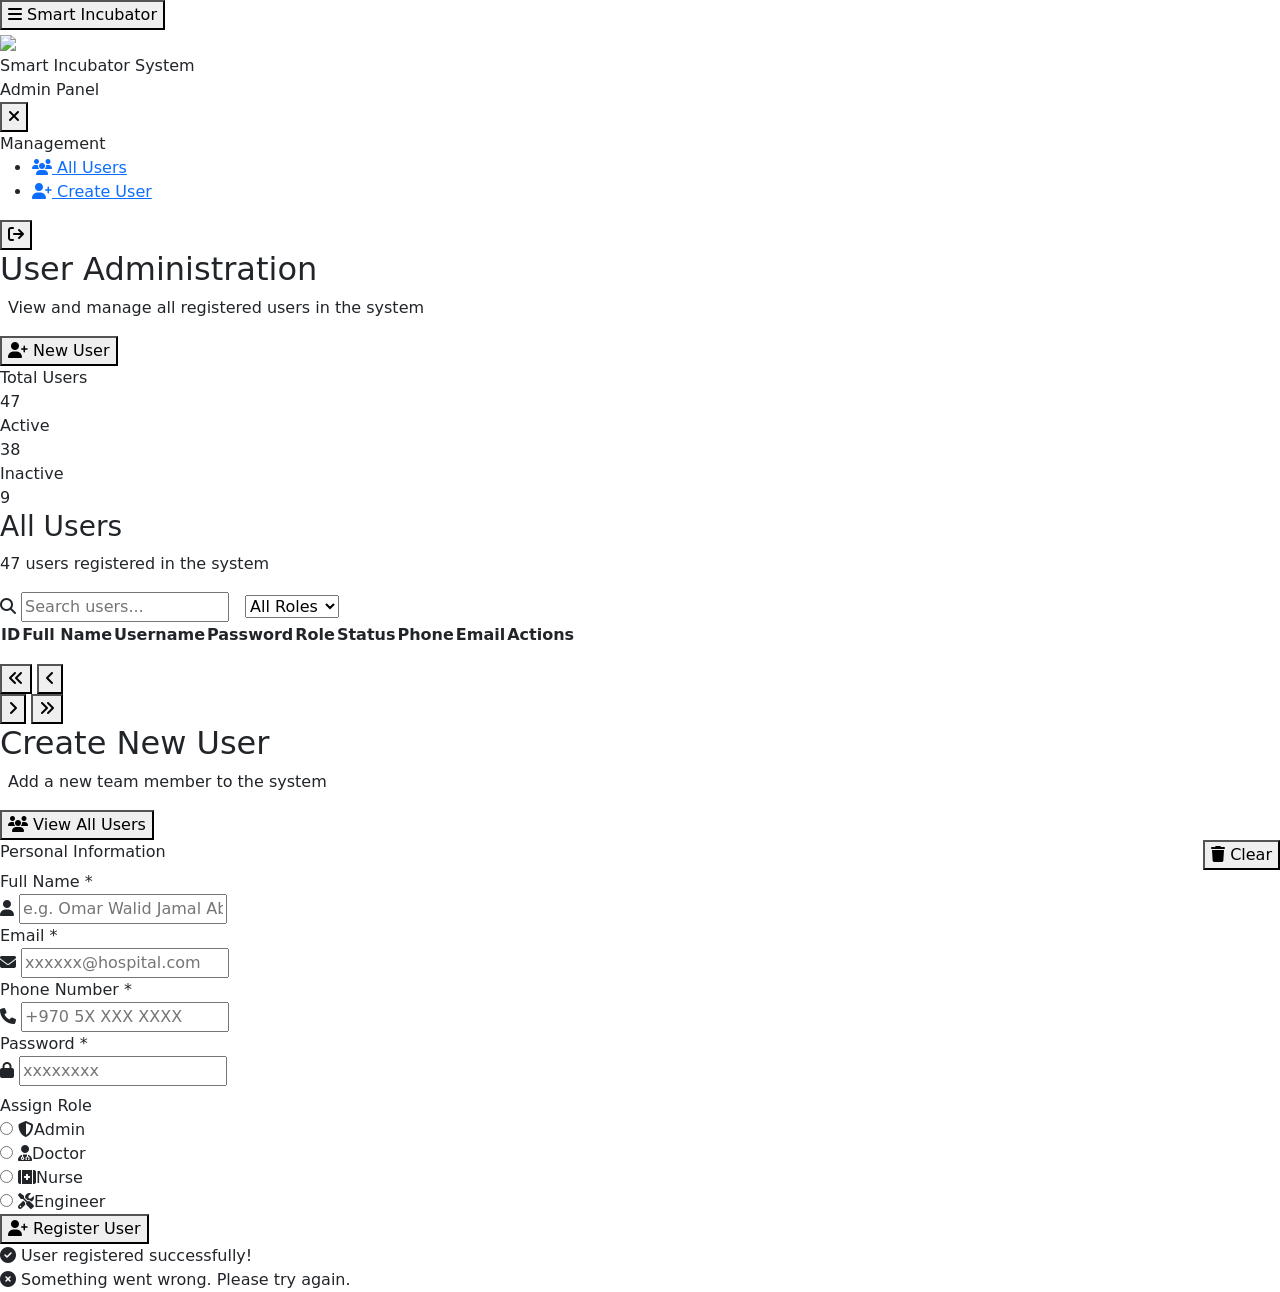
==== Admin.html @ 5bcf5d99 "Add files via upload" ====
<!DOCTYPE html>
<html lang="en">

<head>
  <title>Admin Panel-Smart-Incubator-System</title>
  <meta charset="UTF-8">
  <meta name="viewport" content="width=device-width, initial-scale=1">

  <meta http-equiv="Cache-Control" content="no-cache, no-store, must-revalidate">
  <meta http-equiv="Pragma" content="no-cache">
  <meta http-equiv="Expires" content="0">

  <link href="https://cdn.jsdelivr.net/npm/bootstrap@5.3.8/dist/css/bootstrap.min.css" rel="stylesheet"
    integrity="sha384-sRIl4kxILFvY47J16cr9ZwB07vP4J8+LH7qKQnuqkuIAvNWLzeN8tE5YBujZqJLB" crossorigin="anonymous">
  <link rel="stylesheet" href="https://cdnjs.cloudflare.com/ajax/libs/font-awesome/6.5.2/css/all.min.css">

  <link href="./assets/css/main.css" rel="stylesheet">
  <link href="./assets/css/Admin.css" rel="stylesheet">

</head>

<body>
  <!--  start loader -->
  <div class="loader-overlay d-none">

    <svg class="smart-loader" width="180" height="180" viewBox="0 0 300 300" xmlns="http://www.w3.org/2000/svg">

      <!-- outer circle -->
      <circle cx="150" cy="150" r="120" fill="none" stroke="#00AEEF" stroke-width="6" stroke-dasharray="80 40"
        stroke-linecap="round" class="loader-ring">


      </circle>

      <!-- incubator (60x50) -->
      <rect x="120" y="135" width="60" height="50" rx="8" fill="#E6F7FF" stroke="#00AEEF" stroke-width="2" />

      <!-- heartbeat (scaled up + centered) -->
      <path d="M75 160
             Q105 135 130 160
             T175 160
             T225 160" fill="none" stroke="#FF4D6D" stroke-width="4">

        <animate attributeName="stroke-width" values="2.5;5;2.5" dur="0.8s" repeatCount="indefinite" />
      </path>

      <!-- text -->
      <text x="150" y="225" font-size="14" font-weight="bold" text-anchor="middle" fill="#333" font-family="Arial">
        Smart Incubator
      </text>

    </svg>

  </div>
  <!--  end loader -->

  <body>



    <!-- Sidebar overlay (mobile) -->
    <div id="sbOverlay" class="sb-overlay"></div>
<!-- Top Menu Bar (mobile only) -->
<div class="bg-topbar-menu-btn">
  <button class="topbar-menu-btn">
    <i class="fa-solid fa-bars"></i> Smart Incubator
  </button>
</div>


    <div class="adminpage  ">

      <!-- SIDEBAR -->

      <div class="sidenav" id="sidebar">
        <div class="sidenav-header">

          <img src="./assets/img/logonav.png" class="logo-nav">

          <div class="sidenav-header-text d-flex flex-column">
            <span class="sidenav-header-name">Smart Incubator System</span>
            <span class="sidenav-header-sub">Admin Panel</span>
          </div>
          <button class="close-sidebar-btn" id="close-sidebar-btn">
            <i class="fa-solid fa-xmark"></i>
          </button>

        </div>

        <div class="sidenav-section ">
          <div class="sidenav-label">Management</div>
          <ul>
            <li>
              <a href="#users">
                <i class="fa-solid fa-users"></i>
                <span class="link-text">All Users</span>
              </a>
            </li>
            <li>
              <a href="#create">
                <i class="fa-solid fa-user-plus"></i>
                <span class="link-text">Create User</span>
              </a>
            </li>
          </ul>

        </div>

        <div class="sidenav-footer">
          <div class="user-av" id="userAv"></div>

          <div class="user-info">
            <div class="user-name" id="userName"></div>
            <div class="user-namefull" id="usernamefull"></div>
            <div class="user-role" id="userRole"></div>
          </div>

          <button class="logout-btn" id="logoutBtn" aria-label="Logout">
            <i class="fa-solid fa-arrow-right-from-bracket"></i>
          </button>
        </div>
      </div>


      <!-- CONTENT -->
      <div class="content">

        <!---------------------------------------ALL USERS PAGE --------------------------------------------------------------->
        <section id="users" class="page">
          <div class="page-header  ">
            <div class="text-header">
              <h2 class="page-title">User Administration</h2>
              <p class="page-sub ps-2">View and manage all registered users in the system</p>
            </div>

            <div class="button-header d-flex align-items-center  ">
              <button type="button" id="create-btn" class="tab-btn  create-btn">
                <i class="fa-solid fa-user-plus"></i>
                New User
              </button>
            </div>
          </div>
          <div class="stats-row ">
            <div class="stat-card">
              <div class="sc-label">Total Users</div>
              <div class="sc-val">47</div>
            </div>
            <div class="stat-card">
              <div class="sc-label">Active</div>
              <div class="sc-val">38</div>
            </div>
            <div class="stat-card">
              <div class="sc-label">Inactive</div>
              <div class="sc-val">9</div>
            </div>
          </div>


          <div class="table-card">
            <div class="table-header">
              <div class="table-header-left">
                <h3 class="th-title">All Users</h3>
                <p class="th-sub">47 users registered in the system</p>
              </div>
              <div class="table-header-bottom d-flex gap-3 align-items-center">
                <div class="search-wrap">
                  <i class="fa-solid fa-magnifying-glass"></i>
                  <input class="search-inp" id="searchInp" type="text" placeholder="Search users..." />
                </div>
                <select class="filter-select" id="roleFilter">
                  <option value="">All Roles</option>
                  <option value="Admin">Admin</option>
                  <option value="Doctor">Doctor</option>
                  <option value="Nurse">Nurse</option>
                  <option value="Engineer">Engineer</option>
                </select>
              </div>
            </div>
            <div class="table-scroll ">
              <table>
                <thead>
                  <tr>
                    <th>ID</th>
                    <th>Full Name</th>
                    <th>Username</th>
                    <th>Password</th>
                    <th>Role</th>
                    <th>Status</th>
                    <th>Phone</th>
                    <th>Email</th>
                    <th>Actions</th>
                  </tr>
                </thead>
                <tbody id="userTable"></tbody>

              </table>
            </div>
            <div class="mob-cards" id="mobCards"></div>

            <div class="pagination mt-3 ">

              <div class="pg-info my-3" id="pgInfo"></div>

              <div class="pg-btns">

                <button class="pg-btn" id="pgFirst" title="First">
                  <i class="fa-solid fa-angles-left"></i>
                </button>

                <button class="pg-btn" id="pgPrev" title="Previous">
                  <i class="fa-solid fa-angle-left"></i>
                </button>

                <div id="pages" class="pages"></div>

                <button class="pg-btn" id="pgNext" title="Next">
                  <i class="fa-solid fa-angle-right"></i>
                </button>

                <button class="pg-btn" id="pgLast" title="Last">
                  <i class="fa-solid fa-angles-right"></i>
                </button>

              </div>
            </div>
          </div>

        </section>

        <!------------------------------------------- CREATE USER PAGE -------------------------------------------------->
        <section id="create" class="page ">

       <div class="page-header ">
               <!-- <div class="bg-topbar-menu-btn">
              <button class="topbar-menu-btn" id="topbar-menu-btn" aria-label="Open menu">
                <i class="fa-solid fa-bars"></i>
              </button>
            </div>-->

            <div class="text-header ">
              <h2 class="page-title">Create New User</h2>
              <p class="page-sub ps-2">Add a new team member to the system</p>
            </div>

            <div class="button-header d-flex align-items-center  ">
              <button type="button" id="View-btn" class="tab-btn ">
                <i class="fa-solid fa-users"></i>
                View All Users
              </button>
            </div>

          </div>

          <div class="form-card ">
            <form id="registerForm">
              <div class="form-section-title d-flex flex-row justify-content-between">
                <span>Personal Information</span>
                <button type="button" id="clearBtn" class="clearBtn">
                  <i class="fa-solid fa-trash"></i>
                  Clear
                </button>

              </div>
              <div class="form-grid mb-2">

                <div class="form-group form-full">
                  <label class="form-label-custom">Full Name <span>*</span></label>
                  <div class="input-icon-wrap">
                    <i class="fa-solid fa-user"></i>
                    <input type="text" class="form-control-custom" id="fullName"
                      placeholder="e.g. Omar Walid Jamal Abdullah" required>
                  </div>
                </div>

                <div class="form-group">
                  <label class="form-label-custom">Email <span>*</span></label>
                  <div class="input-icon-wrap">
                    <i class="fa-solid fa-envelope"></i>
                    <input type="email" class="form-control-custom" id="email" placeholder="xxxxxx@hospital.com"
                      required>
                  </div>
                </div>

                <div class="form-group">
                  <label class="form-label-custom">Phone Number <span>*</span></label>
                  <div class="input-icon-wrap">
                    <i class="fa-solid fa-phone"></i>
                    <input type="text" class="form-control-custom" id="phoneNumber" placeholder="+970 5X XXX XXXX"
                      required>
                  </div>
                </div>

                <div class="form-group form-full">
                  <label class="form-label-custom">Password <span>*</span></label>
                  <div class="input-icon-wrap" style="position:relative;">
                    <i class="fa-solid fa-lock"></i>
                    <input type="password" class="form-control-custom" id="password" placeholder="xxxxxxxx" required>
                  </div>
                </div>

              </div>

              <div class="form-section-title">Assign Role</div>
              <div class="role-grid">

                <div>
                  <input type="radio" name="role" id="r-admin" value="Admin" class="role-option">
                  <label for="r-admin" class="role-label"><i class="fa-solid fa-shield-halved"></i>Admin</label>
                </div>
                <div>
                  <input type="radio" name="role" id="r-doctor" value="Doctor" class="role-option">
                  <label for="r-doctor" class="role-label"><i class="fa-solid fa-user-doctor"></i>Doctor</label>
                </div>
                <div>
                  <input type="radio" name="role" id="r-nurse" value="Nurse" class="role-option">
                  <label for="r-nurse" class="role-label"><i class="fa-solid fa-kit-medical"></i>Nurse</label>
                </div>
                <div>
                  <input type="radio" name="role" id="r-eng" value="Engineer" class="role-option">
                  <label for="r-eng" class="role-label"><i class="fa-solid fa-screwdriver-wrench"></i>Engineer</label>
                </div>
                <!--   <div>
                  <input type="radio" name="role" id="r-parent" value="Parent" class="role-option">
                  <label for="r-parent" class="role-label"><i class="fa-solid fa-heart"></i>Parent</label>
                </div>-->

              </div>

              <button type="submit" class="btn-submit">
                <i class="fa-solid fa-user-plus"></i>
                Register User
              </button>

              <div class="msg-success" id="msgSuccess">
                <i class="fa-solid fa-circle-check"></i>
                User registered successfully!
              </div>
              <div class="msg-error" id="msgError">
                <i class="fa-solid fa-circle-xmark"></i>
                <span id="msgErrorText">Something went wrong. Please try again.</span>
              </div>

            </form>
          </div>

        </section>

      </div> <!-- end .content -->

    </div><!-- end .adminpage -->


    <script src="https://cdn.jsdelivr.net/npm/bootstrap@5.3.8/dist/js/bootstrap.bundle.min.js"
      integrity="sha384-FKyoEForCGlyvwx9Hj09JcYn3nv7wiPVlz7YYwJrWVcXK/BmnVDxM+D2scQbITxI"
      crossorigin="anonymous"></script>
    <script src="./assets/js/main.js"></script>
    <script src="./assets/js/admin.js"></script>
  </body>

</html>
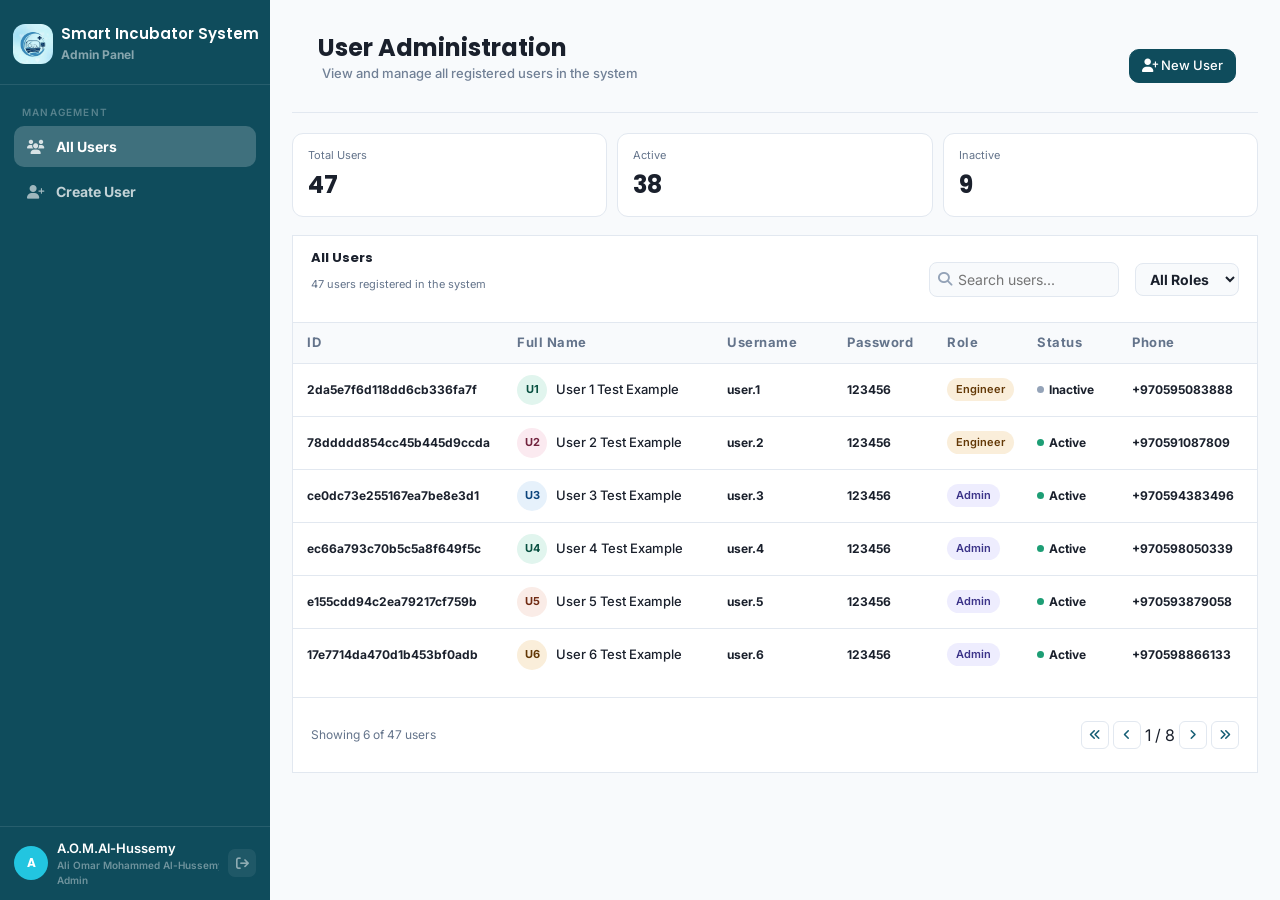
==== commit 58a6211b: "Add files via upload" ====
--- a/Admin.html
+++ b/Admin.html
@@ -253,8 +253,11 @@
 
           <div class="form-card ">
             <form id="registerForm">
-              <div class="form-section-title d-flex flex-row justify-content-between">
+              <div class="card-title d-flex flex-row justify-content-between">
+               <div>
+                <i class="fa-brands fa-readme me-2"></i>
                 <span>Personal Information</span>
+                </div>
                 <button type="button" id="clearBtn" class="clearBtn">
                   <i class="fa-solid fa-trash"></i>
                   Clear
@@ -268,7 +271,7 @@
                   <div class="input-icon-wrap">
                     <i class="fa-solid fa-user"></i>
                     <input type="text" class="form-control-custom" id="fullName"
-                      placeholder="e.g. Omar Walid Jamal Abdullah" required>
+                      required>
                   </div>
                 </div>
 
@@ -276,7 +279,7 @@
                   <label class="form-label-custom">Email <span>*</span></label>
                   <div class="input-icon-wrap">
                     <i class="fa-solid fa-envelope"></i>
-                    <input type="email" class="form-control-custom" id="email" placeholder="xxxxxx@hospital.com"
+                    <input type="email" class="form-control-custom" id="email" 
                       required>
                   </div>
                 </div>
@@ -294,7 +297,7 @@
                   <label class="form-label-custom">Password <span>*</span></label>
                   <div class="input-icon-wrap" style="position:relative;">
                     <i class="fa-solid fa-lock"></i>
-                    <input type="password" class="form-control-custom" id="password" placeholder="xxxxxxxx" required>
+                    <input type="password" class="form-control-custom" id="password"  required>
                   </div>
                 </div>
 
--- a/assets/css/main.css
+++ b/assets/css/main.css
@@ -0,0 +1,96 @@
+@import url('https://fonts.googleapis.com/css2?family=Inter:wght@400;500;600&family=Poppins:wght@600;700&display=swap');
+
+:root{
+
+  --main-font:'Inter',sans-serif;
+  --title-font:'Poppins',sans-serif;
+
+}
+
+*{
+  margin: 0; 
+  padding: 0; 
+  box-sizing: border-box; 
+}
+body{
+    font-family:var(--main-font);
+      min-height: 100vh;
+  min-height: 100dvh;
+  
+}
+h1,h2,h3,h4,h5{
+    font-family:var(--title-font);
+}
+
+/* ----------------------- <!--  start loader --> ----------------------*/
+
+.loader-overlay {
+  position: fixed;
+  top: 0;
+  left: 0;
+  width: 100%;
+  height: 100%;
+  background: rgba(243, 243, 243, 0.85);
+  display: flex;
+  justify-content: center;
+  align-items: center;
+  z-index: 9999;
+}
+
+/* svg animation */
+.smart-loader {
+  animation: pulse 1.5s ease-in-out infinite;
+}
+
+
+
+/* fade animation */
+@keyframes pulse {
+  0% {
+    opacity: 1;
+    transform: scale(1);
+  }
+
+  50% {
+    opacity: 0.7;
+    transform: scale(1.05);
+  }
+
+  100% {
+    opacity: 1;
+    transform: scale(1);
+  }
+}
+
+
+.loader-ring {
+  transform-origin: center;
+  transform-box: fill-box;
+  animation: spin 1.4s linear infinite;
+}
+
+@keyframes spin {
+  from {
+    transform: rotate(0deg);
+  }
+  to {
+    transform: rotate(360deg);
+  }
+}
+/* ----------------------- <!--  end loader --> ----------------------*/
+
+
+/* -----------------------Media Queries----------------------*/
+@media (max-width: 600px) {
+  .smart-loader {
+    width: 35vmin;
+    height: 35vmin;
+  }
+}
+
+@media (min-width: 601px) and (max-width: 1024px) {
+  .smart-loader {
+    width: 40vmin;
+    height: 40vmin;
+  }
+}
--- a/assets/css/Admin.css
+++ b/assets/css/Admin.css
@@ -0,0 +1,1298 @@
+@import url('https://fonts.googleapis.com/css2?family=Inter:wght@400;500;600&family=Poppins:wght@600;700&display=swap');
+
+:root{
+  --sidebar-hover:rgba(255,255,255,0.12);
+  --sidebar-active:rgba(255,255,255,0.2);
+  --main-font:'Inter',sans-serif;
+  --title-font:'Poppins',sans-serif;
+ 
+}
+body{
+    font-family:var(--main-font);
+    background:#F0F4F8;
+    color:#1A202C;
+}
+h1,h2,h3,h4,h5{
+    font-family:var(--title-font);
+}
+
+/* ================= LAYOUT================= */
+.adminpage{
+  display: grid;
+  grid-template-columns: 270px 1fr;
+  min-height: 100vh;
+ background:#F8FAFC;
+}
+
+/* ================= SIDEBAR ================= */
+
+.sidenav{
+  background:#0F4C5C;
+  height:100vh;
+  position:sticky;
+  top:0;
+  display:flex;
+  flex-direction:column;
+  padding:0;
+  overflow:hidden;
+   transition: width 0.25s ease;
+  flex-shrink: 0;
+
+}
+.sidenav-header{
+  padding:24px 13px 20px;
+  border-bottom:1px solid rgba(255,255,255,0.1);
+  display:flex;
+  align-items:center;
+  gap:8px;
+  flex-shrink: 0;
+  min-height: 76px;
+
+  position: relative;
+
+}
+.logo-nav{
+  width:40px;
+  height:40px;
+  border-radius:12px;
+  background: #22C5E0;
+  display:flex;
+  align-items:center;
+  justify-content:center;
+   flex-shrink: 0;
+  overflow: hidden;
+ 
+}
+
+.sidenav-header-name{
+  font-family:var(--title-font);
+  font-size:15px;
+  font-weight:600;
+  color:#fff;
+  line-height:1.3; 
+  white-space: nowrap;
+
+}
+.sidenav-header-sub{
+  font-size:12px;
+  color:rgba(255,255,255,0.5);
+  font-weight:bold;
+  margin-top:2px;
+}
+
+.sidenav-section{
+  padding:20px 14px 8px;
+  flex:1;
+  overflow-y:auto;
+   overflow-x: hidden;
+}
+
+
+.sidenav-label{
+  font-size:10px;
+  font-weight:600;
+  letter-spacing:1.2px;
+  color:rgba(255,255,255,0.3);
+  text-transform:uppercase;
+  padding:0 8px;
+  margin-bottom:6px;
+   white-space: nowrap;
+  overflow: hidden;
+}
+
+.sidenav ul{
+    list-style:none;
+    padding:0;
+    margin:0 0 20px;
+}
+.sidenav li{
+    margin-bottom:4px;}
+
+.sidenav a{
+  color:rgba(255,255,255,0.75);
+  text-decoration:none;
+  font-size:14px;
+  font-weight:700;
+  border-radius:10px;
+  display:flex;
+  align-items:center;
+  gap:10px;
+  padding:10px 12px;
+  transition:all 0.2s ease;
+  white-space: nowrap;
+  overflow: hidden;
+}
+.sidenav a:hover{
+  background:var(--sidebar-hover);
+  color:#fff;
+  padding-left:16px;
+}
+.sidenav a.active{
+  background:var(--sidebar-active);
+  color:#fff;
+}
+.sidenav a i{
+    font-size:14px;
+    width:20px;
+    text-align:center;
+    opacity:0.8;
+      flex-shrink: 0;
+
+}
+
+/* Footer */
+.sidenav-footer {
+  padding: 12px 14px;
+  border-top: 1px solid rgba(255,255,255,0.1);
+  display: flex;
+  align-items: center;
+  gap: 9px;
+  flex-shrink: 0;
+  min-height: 58px;
+}
+
+.user-av {
+  width: 34px;
+  height: 34px;
+  border-radius: 50%;
+  background:#22C5E0;
+  display: flex;
+  align-items: center;
+  justify-content: center;
+  font-family: var(--title-font);
+  font-size: 12px;
+  font-weight: 700;
+  color: #fff;
+  flex-shrink: 0;
+}
+
+.user-info {
+   overflow: hidden; }
+.user-name {
+  font-size: 13px;
+   font-weight: 600;
+    color: #fff; 
+    white-space: nowrap; }
+.user-role {
+   font-size: 10px; 
+   font-weight: 600;
+   color: rgba(255,255,255,0.4); 
+   white-space: nowrap; }
+.user-namefull {
+   font-size: 10px; 
+   font-weight: 600;
+   color: rgba(255,255,255,0.4); 
+   white-space: nowrap; }
+.logout-btn {
+  margin-left: auto;
+  width: 28px;
+  height: 28px;
+  border-radius: 7px;
+  background: rgba(255,255,255,0.07);
+  border: none;
+  cursor: pointer;
+  display: flex;
+  align-items: center;
+  justify-content: center;
+  flex-shrink: 0;
+  transition: background 0.15s;
+}
+
+.logout-btn:hover { background: rgba(255,255,255,0.14); }
+.logout-btn i { color: rgba(255,255,255,0.5); font-size: 13px; }
+
+.page-header{
+   border-bottom: 0.5px solid #E2E8F0;
+ display: flex;
+  z-index: 50;
+    padding: 12px 22px;
+    margin-bottom:20px;
+      justify-content: space-between;
+
+}
+.card-body {
+  padding: 16px;
+}
+
+
+.card-title {
+  font-family: var(--title-font);
+  font-size: 16px;
+  font-weight: 700;
+  color: #1A202C;
+  display: flex;
+  align-items: center;
+  gap: 7px;
+   margin-bottom:10px;
+}
+.card-title i {
+  font-size: 16px;
+  color: #0F4C5C;
+  font-size: 16px;
+ 
+
+}
+ /* .button-header{
+    margin-bottom: 10px;
+    margin-right: 12px;
+    align-self: flex-end;
+  }
+ .text-header {
+    display: flex;
+    flex-direction: column ;
+    align-self: flex-start;
+    gap: 2px;
+  }
+*/
+.content {
+  padding: 20px 22px;
+  flex: 1;
+  min-width: 0;
+  overflow-x: hidden;
+}
+.page {
+  display: none;
+}
+
+.page.active {
+  display: block;
+}
+
+.page-title{
+    font-size:24px;
+    font-weight:700;
+    color:#1A202C;
+      line-height:1;
+       margin:4px;
+}
+.page-sub{
+    font-size:13px;
+    color: #718096;
+    margin-top:3px;
+    font-weight: 500;
+}
+
+
+/* ── TOP BAR MENU BUTTON (mobile) ── */
+.bg-topbar-menu-btn { 
+  display: none; }
+.topbar-menu-btn { 
+  display: none; }
+
+
+
+/* ================= FORM ================= */
+
+.form-card{
+  background:  #ffffff;
+  border-radius:16px;
+  border:1px solid #E2E8F0;
+  padding:32px;
+    flex-wrap: wrap;
+
+}
+
+.form-section-title{
+  font-size:13px;
+  font-weight:600;
+  letter-spacing:0.5px;
+  color: #718096;
+  text-transform:uppercase;
+  margin-bottom:16px;
+  padding-bottom:10px;
+  border-bottom:1px solid #E2E8F0;
+ 
+}
+
+.form-grid{
+    display:grid;
+    grid-template-columns:1fr 1fr;
+    gap:16px;
+    border-top: 0.5px solid #E2E8F0;
+    
+}
+.form-full{
+    grid-column:1/-1;
+}
+
+.form-group{
+    display:flex;
+    flex-direction:column;
+    gap:6px;}
+.form-label-custom{
+  font-size:13px;
+  font-weight:700;
+  color:  #1A202C;
+padding: 12px 16px;
+ margin-top:12px;
+
+}
+.form-label-custom span{
+  color:#e53e3e;
+  margin-left:2px;
+
+}
+
+.form-control-custom{
+  border:1.5px solid #E2E8F0;
+  border-radius:10px;
+  padding:10px 14px;
+  font-size:14px;
+  font-family:var(--main-font);
+  color:  #1A202C;
+  background:#fff;
+  outline:none;
+  transition:border 0.2s,box-shadow 0.2s;
+  width:100%;
+}
+.form-control-custom:focus{
+  border-color:#0F4C5C;
+  box-shadow:0 0 0 3px rgba(15,76,92,0.1);
+}
+.form-control-custom::placeholder{
+    color:#CBD5E0;
+    font-size:13px;}
+
+.input-icon-wrap{
+    position:relative;}
+
+.input-icon-wrap i{
+  position:absolute;
+  left:12px;
+  top:50%;
+  transform:translateY(-50%);
+  color:#A0AEC0;
+  font-size:14px;
+  pointer-events:none;
+}
+.input-icon-wrap .form-control-custom{
+    padding-left:36px;}
+
+.role-grid{
+  display:grid;
+  grid-template-columns:repeat(4,1fr);
+  gap:8px;
+  margin-bottom:30px;
+}
+.role-option{display:none;}
+.role-label{
+  display:flex;align-items:center;
+  justify-content:center;
+  gap:6px;
+  border:1.5px solid #E2E8F0;
+  border-radius:10px;
+  padding:9px 8px;
+  font-size:13px;
+  font-weight:500;
+  cursor:pointer;
+  color:#718096;
+  transition:all 0.2s;
+}
+.role-label i{font-size:14px;}
+.role-option:checked + .role-label{
+  border-color:#0F4C5C;
+  background:rgba(15,76,92,0.06);
+  color:#0F4C5C;
+}
+
+.btn-submit{
+  background:#0f4c5c;
+  color:#fff;border:none;
+  border-radius:10px;
+  padding:12px 28px;
+  font-size:14px;
+  font-weight:600;
+  font-family:var(--title-font);
+  cursor:pointer;
+  transition:all 0.2s;
+  display:flex;
+  align-items:center;
+  gap:8px;
+  width:100%;
+  justify-content:center;
+}
+.btn-submit:hover{
+  background:#0a3544;
+  transform:translateY(-1px);
+  box-shadow:0 4px 12px rgba(15,76,92,0.25);
+}
+.btn-submit:active{
+  transform:translateY(0);}
+
+.msg-success{
+  background:#F0FFF4;
+  border:1px solid #9AE6B4;
+  color:#276749;
+  border-radius:10px;
+  padding:12px 16px;
+  font-size:13px;
+  font-weight:500;
+  display:none;
+  align-items:center;
+  gap:8px;
+  margin-top:12px;
+}
+.msg-error{
+  background:#FFF5F5;
+  border:1px solid #FC8181;
+  color:#9B2C2C;
+  border-radius:10px;
+  padding:12px 16px;
+  font-size:13px;
+  font-weight:500;
+  display:none;
+  align-items:center;gap:8px;
+  margin-top:12px;
+}
+
+.clearBtn{
+  background:#e2e8f0;
+  color:#1e293b;
+  border:none;
+  border-radius:10px;
+  padding:8px 18px;
+  font-size:13px;
+  font-weight:600;
+  font-family:var(--title-font);
+  cursor:pointer;
+  transition:all 0.2s;
+  display:flex;
+  align-items:center;
+  justify-content:center;
+  gap:6px;
+}
+.clearBtn:hover{
+  background:#cbd5e1;
+  transform:translateY(-1px);
+  box-shadow:0 4px 10px rgba(0,0,0,0.08);
+}
+.clearBtn:active{
+  transform:translateY(0);
+}
+
+
+.tab-btn {
+  border:1px solid #0F4C5C;
+  border-radius:10px;
+  padding:6px 12px;
+  cursor:pointer;
+  transition:all 0.2s ease;
+  font-size:13px;
+  font-weight:500;
+  background:#0F4C5C;
+  color:#fff;
+    white-space: nowrap;
+    
+}
+
+.tab-btn:hover{
+  background:#cbd5e1;
+  color:#0F4C5C;
+
+  transform:translateY(-1px);
+
+  box-shadow:0 4px 10px rgba(0,0,0,0.08);
+}
+.tab-btn:active{
+  transform:translateY(0);
+}
+
+
+.stats-row{
+  display:grid;
+  grid-template-columns:repeat(3,1fr);
+  gap:10px;
+  margin-bottom:18px;
+  
+}
+.stat-card{
+  background:#fff;
+  border-radius:11px;
+  border:0.5px solid #E2E8F0;
+  padding:13px 15px;
+}
+.sc-label{
+  font-size:11px;
+  color:#64748b;
+  margin-bottom:4px;
+}
+.sc-val{
+  font-family: var(--title-font);
+  font-size:24px;
+  font-weight:700;
+  color:#1a202c;
+}
+.sc-sub{
+  font-size:10.5px;
+  margin-top:2px;
+}
+/* ─────────────────────────────────────────
+   TABLE CARD
+───────────────────────────────────────── */
+.table-card{
+  background:#fff;
+  border:0.5px solid #E2E8F0;
+    overflow: hidden;
+
+
+}
+
+
+
+.table-header{
+  padding:14px 18px;
+  border-bottom:0.5px solid #E2E8F0;
+  display:flex;
+  align-items:center;
+  justify-content:space-between;
+  gap:10px;
+    flex-wrap: wrap;
+
+}
+
+.table-header-left{
+  display:flex;
+  flex-direction:column;
+  gap:2px;
+}
+
+.th-title{
+  font-family:var(--title-font);
+  font-size:13px;
+  font-weight:700;
+  color:#1a202c;
+   width:100%;
+ 
+}
+.table-scroll {
+  width: 100%;
+  overflow-x: auto;
+  overflow-y: hidden;
+  -webkit-overflow-scrolling: touch;
+}
+.table-scroll table {
+  min-width: 1150px;
+  width: 100%;
+  border-collapse: collapse;
+  table-layout: fixed;
+}
+
+
+/* ID */
+th:nth-child(1),
+td:nth-child(1) {
+  width: 210px;
+  white-space: nowrap;
+}
+
+/* Full Name */
+th:nth-child(2),
+td:nth-child(2) {
+  width: 210px;
+  white-space: nowrap;
+
+}
+
+/* Username */
+th:nth-child(3),
+td:nth-child(3) {
+  width: 120px;
+}
+
+/* Password */
+th:nth-child(4),
+td:nth-child(4) {
+  width: 100px;
+}
+
+/* Role */
+th:nth-child(5),
+td:nth-child(5) {
+  width: 90px;
+}
+
+/* Status */
+th:nth-child(6),
+td:nth-child(6) {
+  width: 95px;
+}
+
+/* Phone */
+th:nth-child(7),
+td:nth-child(7) {
+  width: 145px;
+}
+
+/* Email */
+th:nth-child(8),
+td:nth-child(8) {
+  width: 190px;
+  word-break: break-word;
+}
+
+/* Actions */
+th:nth-child(9),
+td:nth-child(9) {
+  width: 75px;
+}
+.th-sub{
+  font-size:11px;
+  color:#64748b;
+}
+
+.search-wrap{
+  position:relative;
+  display:flex;
+  align-items:center;
+}
+
+.search-wrap i {
+  position: absolute;
+  left: 9px;
+  font-size: 14px;
+   
+  color: #94A3B8;
+  pointer-events: none;
+}
+
+.search-inp{
+  border:1.5px solid #E2E8F0;
+  border-radius:8px;
+  padding:6px 10px 6px 28px;
+  font-size:14px;
+
+  font-family:'Inter',sans-serif;
+  color:#1a202c;
+  background:#F8FAFC;
+  outline:none;
+  width:190px;
+}
+
+.search-inp:focus{
+  border-color:#0F4C5C;
+}
+
+.filter-select{
+  border:1.5px solid #E2E8F0;
+  border-radius:8px;
+  padding:6px 10px;
+    font-size:14px;
+    font-weight:700;
+
+  font-family:'Inter',sans-serif;
+  color:#1a202c;
+  background:#F8FAFC;
+  outline:none;
+  cursor:pointer;
+}
+
+thead tr{
+  background:#F8FAFC;
+}
+
+th{
+  padding:10px 14px;
+  font-size:13px;
+  font-weight:700;
+  color:#64748b;
+  text-align:left;
+  letter-spacing:0.5px;
+  border-bottom:0.5px solid #E2E8F0;
+}
+
+td{
+  padding:11px 14px;
+  font-size:12px;
+    font-weight:700;
+
+  color:#1a202c;
+  border-bottom:0.5px solid #E2E8F0;
+  vertical-align:middle;
+}
+
+tr:last-child td{
+  border-bottom:none;
+}
+
+tr:hover td{
+  background:#FAFBFC;
+}
+
+.user-cell{
+  display:flex;
+  align-items:center;
+  gap:9px;
+}
+
+.av{
+  width:30px;
+  height:30px;
+  border-radius:50%;
+  display:flex;
+  align-items:center;
+  justify-content:center;
+  font-size:11px;
+  font-weight:700;
+  flex-shrink:0;
+}
+
+.av.blue{
+  background:#E6F1FB;
+  color:#0C447C;
+}
+
+.av.teal{
+  background:#E1F5EE;
+  color:#085041;
+}
+
+.av.purple{
+  background:#EEEDFE;
+  color:#3C3489;
+}
+
+.av.coral{
+  background:#FAECE7;
+  color:#712B13;
+}
+
+.av.amber{
+  background:#FAEEDA;
+  color:#633806;
+}
+
+.av.pink{
+  background:#FBEAF0;
+  color:#72243E;
+}
+
+.u-name{
+  font-size:13px;
+  font-weight:500;
+  color:#1a202c;
+}
+
+.u-email{
+  font-size:11px;
+  color:#64748b;
+  margin-top:1px;
+}
+
+.role-badge{
+  display:inline-flex;
+  align-items:center;
+  font-size:11px;
+  font-weight:600;
+  padding:3px 9px;
+  border-radius:20px;
+}
+
+.role-badge.admin{
+  background:#EEEDFE;
+  color:#3C3489;
+}
+
+.role-badge.doctor{
+  background:#E1F5EE;
+  color:#085041;
+}
+
+.role-badge.nurse{
+  background:#E6F1FB;
+  color:#0C447C;
+}
+
+.role-badge.engineer{
+  background:#FAEEDA;
+  color:#633806;
+}
+
+.role-badge.parent{
+  background:#FBEAF0;
+  color:#72243E;
+}
+
+.status-dot{
+  display:inline-flex;
+  align-items:center;
+  gap:5px;
+  font-size:12px;
+}
+
+.dot{
+  width:7px;
+  height:7px;
+  border-radius:50%;
+  flex-shrink:0;
+}
+
+.dot.active{
+  background:#1D9E75;
+}
+
+.dot.inactive{
+  background:#94A3B8;
+}
+  
+
+.action-btns {
+  display: flex;
+  gap: 8px;
+  align-items: center;
+}
+
+/* base button */
+.act-btn {
+  width:28px;
+  height: 28px;
+  border: 2px solid #E2E8F0;
+  background: #fff;
+  border-radius: 8px;
+  cursor: pointer;
+  display: flex;
+  align-items: center;
+  justify-content: center;
+  transition: 0.2s ease;
+}
+
+/* icon */
+.act-btn i {
+  font-size:16px;
+}
+
+/* hover animation */
+.act-btn:hover {
+  transform: translateY(-2px);
+}
+
+/* ================= EDIT ================= */
+.act-btn.edit i {
+  color: #155E75;
+}
+
+.act-btn.edit:hover {
+  background: #E6F7FF;
+  border-color: #155E75;
+}
+
+
+/* click effect */
+.act-btn:active {
+  transform: scale(0.92);
+}
+
+
+
+/* ================= pagination ================= */
+
+.pagination {
+  padding: 12px 18px;
+  border-top: 0.5px solid #E2E8F0;
+  display: flex;
+  align-items: center;
+  justify-content: space-between;
+    flex-wrap: wrap;
+      gap: 8px;
+
+}
+
+.pg-info {
+  font-size: 12px;
+  color: #64748b;
+}
+
+
+.pg-btns {
+  display: flex;
+  align-items: center;
+  gap: 4px;
+}
+
+.pg-btn {
+  width: 28px;
+  height: 28px;
+  border: 1px solid #E2E8F0;
+  background: #fff;
+  border-radius: 6px;
+  cursor: pointer;
+  display: flex;
+  align-items: center;
+  justify-content: center;
+  transition: 0.2s ease;
+   font-size: 12px;
+   font-family:var(--main-font);
+    color: #1A202C;
+}
+
+/* icon */
+.pg-btn i {
+  font-size: 12px;
+  color: #155E75;
+}
+
+/* hover */
+.pg-btn:hover:not(:disabled) {
+  background: #F2F5F9;
+  transform: translateY(-1px);
+}
+
+/* disabled */
+.pg-btn:disabled {
+  opacity: 0.4;
+  cursor: not-allowed;
+  pointer-events: none;
+  transform: none;
+}
+
+/* pages container */
+.pages {
+  display: flex;
+  gap: 4px;
+}
+
+/* page numbers */
+.pages .pg-btn {
+  width: 28px;
+  height: 28px;
+  font-size: 12px;
+}
+
+/* active page */
+.pages .pg-btn.active {
+  background: #0F4C5C;
+  color: #fff;
+  border-color: #0F4C5C;
+}
+
+/* hover numbers */
+.pages .pg-btn:hover:not(.active):not(:disabled) {
+  background: #F2F5F9;
+}
+
+/* dots */
+.pg-dots {
+  width: 28px;
+  height: 28px;
+  border: none;
+  background: transparent;
+  color: #94A3B8;
+  cursor: default;
+  font-size: 12px;
+   display: flex;
+  align-items: center;
+  justify-content: center;
+}
+
+.link-text { overflow: hidden; }
+
+
+
+
+
+
+
+/* ─── Mobile cards (hidden on desktop/tablet) ─── */
+.mob-cards {
+   display: none; 
+   flex-direction: column; }
+
+.mob-card {
+  padding: 12px 14px;
+  border-bottom: 0.5px solid #F1F5F9;
+  display: flex;
+   align-items: flex-start; 
+   gap: 11px;
+}
+
+.mob-card:last-child { 
+  border-bottom: none;
+ }
+.mob-info { 
+  flex: 1; 
+  min-width: 0; 
+}
+.mob-name  { 
+  font-size: 12px; 
+  font-weight: 600; 
+  overflow: hidden; 
+  text-overflow: ellipsis;
+   white-space: nowrap;
+   }
+.mob-email{
+  font-size: 12px;
+  color: #64748b;
+  margin: 3px 0 6px;
+  word-break: break-all;
+  white-space: normal;
+}
+.mob-meta  { 
+  display: flex; 
+  align-items: center;
+   gap: 6px;
+    flex-wrap: wrap;
+   }
+.mob-tag   { 
+  font-size: 11px; 
+  color: #94A3B8;
+   background: #F2F5F9;
+    border-radius: 5px;
+     padding: 2px 7px; 
+    }
+
+
+
+.close-sidebar-btn{
+  display:none;
+  position:absolute;
+  top:0px;
+  right:0px;
+  width:32px;
+  height:32px;
+  border:none;
+  border-radius:8px;
+  background:rgba(255,255,255,.1);
+  color:#fff;
+  cursor:pointer;
+  align-items:center;
+  justify-content:center;
+     font-weight: bold;
+ 
+}
+
+
+.sb-overlay{
+  position: fixed;
+  inset: 0;
+  background: rgba(0,0,0,.35);
+  z-index: 140;
+  display: none;
+}
+
+.sb-overlay.visible{
+  display: block;
+}
+
+/* =================================== RESPONSIVE ===================================== */
+
+
+@media (max-width:850px) and (min-width:571px) {
+
+  .adminpage {
+    grid-template-columns: 1fr;
+  }
+
+  .sidenav {
+    width: 100%;
+    height: auto;
+    position: relative;
+    left: 0;
+    top: 0;
+  }
+
+  .stats-row {
+    display: flex;
+    flex-direction: column;
+    gap: 10px;
+   text-align: center;
+    
+  }
+
+
+
+}
+@media (max-width:570px) {
+
+  .adminpage { 
+    grid-template-columns: 1fr;
+    padding-bottom:62px;
+  }
+
+  .content { 
+    padding: 0; 
+  }
+
+  .page-header{
+   padding: 0;
+    flex-direction: column !important;
+    gap: 20px;
+    margin: 0px;
+    margin-bottom: 10px;
+  }
+
+  .text-header {
+    display: flex;
+    flex-direction: column !important;
+    align-self: flex-start;
+    gap: 2px;
+      margin-left: 12px;
+  }
+
+  .button-header{
+    margin-bottom: 10px;
+    margin-right: 12px;
+    align-self: flex-end;
+  }
+
+  .stats-row {
+   
+    padding: 12px 12px 0;
+  }
+
+  .form-card { 
+    padding: 16px; 
+    margin: 12px; 
+  }
+
+  .table-card { 
+    margin: 12px; 
+  }
+
+  .table-header { 
+    flex-direction: column; 
+    align-items: flex-start; 
+    gap: 10px; 
+  }
+
+  .search-wrap {
+    width: 100%;
+  }
+
+  .search-inp { 
+    width: 100%; 
+  }
+
+  .table-scroll table { 
+    display: none; 
+  }
+
+  .mob-cards { 
+    display: flex; 
+  }
+
+  .sidenav {
+    position: fixed;
+    top: 0; 
+    left: -290px;
+    width: 290px; 
+    height: 100%;
+    z-index: 150;
+    transition: left 0.25s ease;
+    box-shadow: 4px 0 24px rgba(0,0,0,0.18);
+  }
+
+  .sidenav.open { 
+    left: 0; 
+  }
+
+   /* Show close button inside sidebar */
+  .close-sidebar-btn { display: flex; }
+
+  /* Top menu bar */
+  .bg-topbar-menu-btn {
+    display: block;
+    background: #0F4C5C;
+    width: 100%;
+    padding: 12px 16px;
+    box-sizing: border-box;
+  }
+  .topbar-menu-btn {
+    display: flex;
+    align-items: center;
+    gap: 8px;
+    background: transparent;
+    color: #fff;
+    border: none;
+    cursor: pointer;
+    font-family: var(--main-font);
+    font-size: 13px;
+    font-weight: 600;
+    padding: 0;
+  }
+  .topbar-menu-btn i { font-size: 16px; }
+
+  .bottom-nav { 
+    display: flex; 
+  }
+
+.sidenav-header-text{
+  margin:12px;
+}
+.logo-nav{
+  width:50px;
+  height:50px;
+ 
+ 
+}
+
+.role-grid{
+
+  grid-template-columns:1fr;
+
+}
+.page-title{
+       margin-top:20px;
+}
+  .report-details-grid{
+  grid-template-columns:1fr;
+  
+}
+}
+
+
+
+@media (max-width:348px) {
+.mob-card{ 
+ 
+flex-direction: column;
+gap:15px;
+}
+.action-btns{
+ align-self: flex-end   ;
+
+}}
+
+
+
+@media (max-width:306px) {
+.pg-btn {
+  width:15px;
+  height:15px;
+     font-size:9px;
+ 
+}
+
+.form-grid{
+    
+    grid-template-columns:1fr;
+
+    
+}
+
+.table-header{
+   justify-content: center ;
+    align-items: center;
+}
+.table-header-bottom{
+    flex-direction: column !important ;
+gap:15px;
+ 
+
+}
+
+.filter-select{
+    width:100%;
+
+}
+}
+
+@media (max-width:280px) {
+
+.form-section-title{
+  display:flex;
+   flex-direction: column !important ;
+gap:15px;
+
+}
+
+
+}
